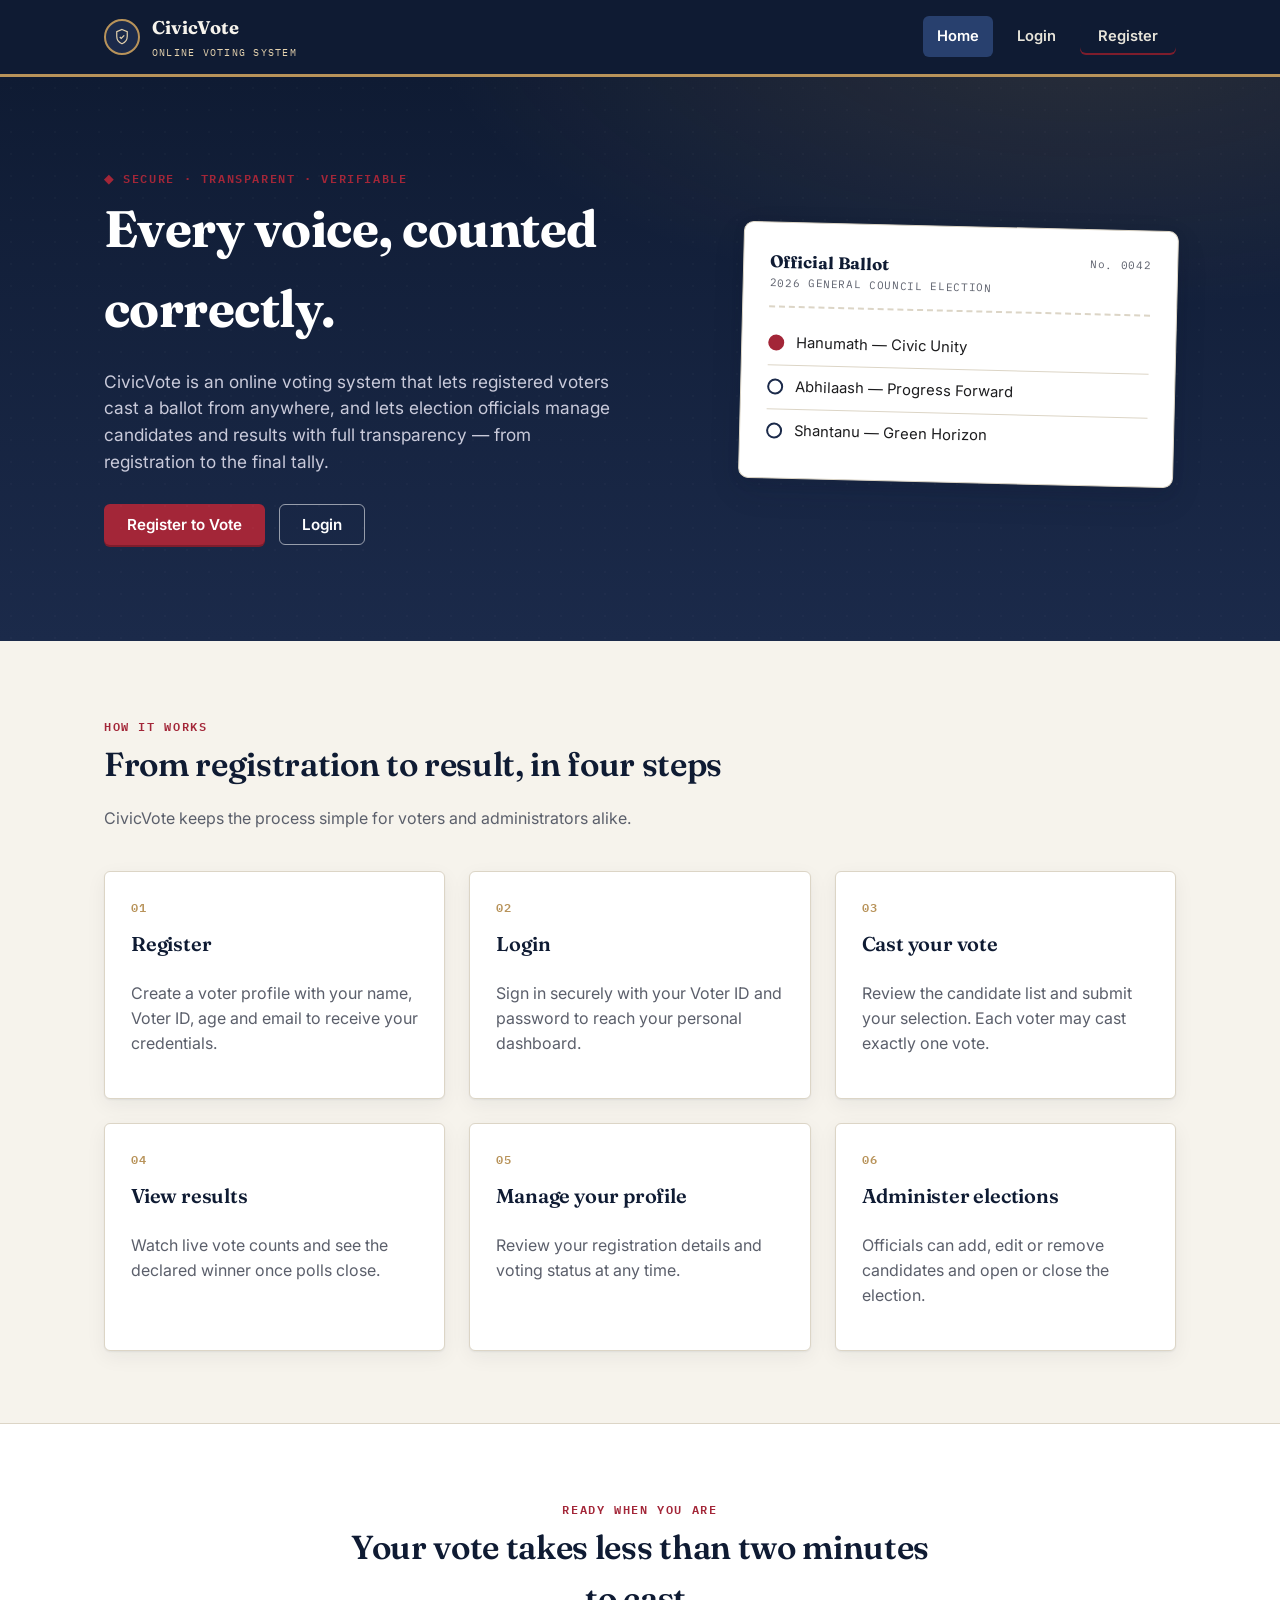
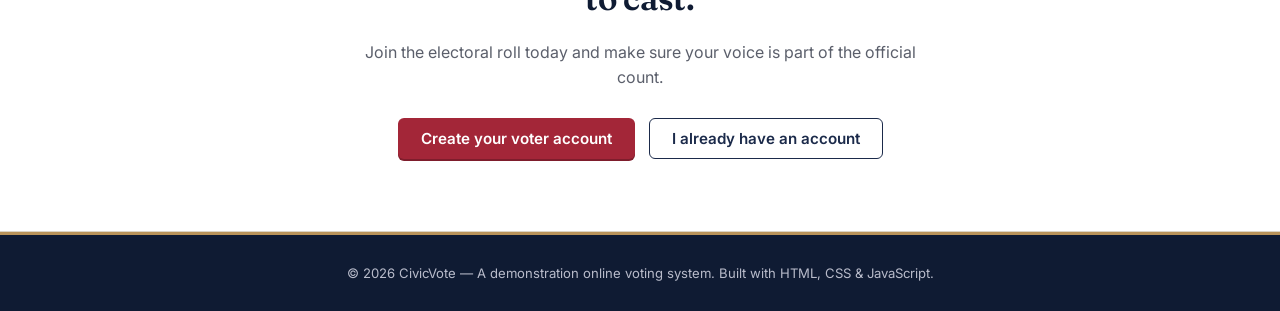
==== index.html @ 3b06a943 "Add files via upload" ====
<!DOCTYPE html>
<html lang="en">
<head>
<meta charset="UTF-8">
<meta name="viewport" content="width=device-width, initial-scale=1.0">
<title>CivicVote — Online Voting System</title>
<link rel="stylesheet" href="style.css">
</head>
<body>

<div id="site-nav"></div>

<section class="hero">
  <div class="hero-inner">
    <div>
      <span class="eyebrow">&#9670; Secure &middot; Transparent &middot; Verifiable</span>
      <h1>Every voice, counted correctly.</h1>
      <p class="lead">CivicVote is an online voting system that lets registered voters cast a ballot from anywhere, and lets election officials manage candidates and results with full transparency &mdash; from registration to the final tally.</p>
      <div class="hero-actions">
        <a href="register.html" class="btn btn-primary">Register to Vote</a>
        <a href="login.html" class="btn btn-outline-light">Login</a>
      </div>
    </div>

    <div class="hero-ballot" aria-hidden="true">
      <div class="hero-ballot-head">
        <div>
          <div class="hero-ballot-title">Official Ballot</div>
          <div class="hero-ballot-sub">2026 GENERAL COUNCIL ELECTION</div>
        </div>
        <div class="hero-ballot-sub">No. 0042</div>
      </div>
      <div class="hero-ballot-row checked">
        <span class="hero-ballot-radio"></span> Hanumath &mdash; Civic Unity
      </div>
      <div class="hero-ballot-row">
        <span class="hero-ballot-radio"></span> Abhilaash &mdash; Progress Forward
      </div>
      <div class="hero-ballot-row">
        <span class="hero-ballot-radio"></span> Shantanu &mdash; Green Horizon
      </div>
    </div>
  </div>
</section>

<section class="section">
  <div class="container">
    <div class="section-head">
      <span class="eyebrow">How it works</span>
      <h2>From registration to result, in four steps</h2>
      <p>CivicVote keeps the process simple for voters and administrators alike.</p>
    </div>
    <div class="grid-3">
      <div class="card feature-card">
        <span class="num">01</span>
        <h3>Register</h3>
        <p>Create a voter profile with your name, Voter ID, age and email to receive your credentials.</p>
      </div>
      <div class="card feature-card">
        <span class="num">02</span>
        <h3>Login</h3>
        <p>Sign in securely with your Voter ID and password to reach your personal dashboard.</p>
      </div>
      <div class="card feature-card">
        <span class="num">03</span>
        <h3>Cast your vote</h3>
        <p>Review the candidate list and submit your selection. Each voter may cast exactly one vote.</p>
      </div>
      <div class="card feature-card">
        <span class="num">04</span>
        <h3>View results</h3>
        <p>Watch live vote counts and see the declared winner once polls close.</p>
      </div>
      <div class="card feature-card">
        <span class="num">05</span>
        <h3>Manage your profile</h3>
        <p>Review your registration details and voting status at any time.</p>
      </div>
      <div class="card feature-card">
        <span class="num">06</span>
        <h3>Administer elections</h3>
        <p>Officials can add, edit or remove candidates and open or close the election.</p>
      </div>
    </div>
  </div>
</section>

<section class="section section-alt">
  <div class="container" style="text-align:center; max-width:640px;">
    <span class="eyebrow">Ready when you are</span>
    <h2>Your vote takes less than two minutes to cast.</h2>
    <p>Join the electoral roll today and make sure your voice is part of the official count.</p>
    <div class="hero-actions" style="justify-content:center;">
      <a href="register.html" class="btn btn-primary">Create your voter account</a>
      <a href="login.html" class="btn btn-outline">I already have an account</a>
    </div>
  </div>
</section>

<div id="site-footer"></div>

<script src="script.js"></script>
<script>
  renderNav('home');
  renderFooter();
</script>
</body>
</html>
---- style.css ----
/* =========================================================
   CivicVote — Online Voting System
   Design tokens: ink navy + ballot red + brass, paper ground
   ========================================================= */

@import url('https://fonts.googleapis.com/css2?family=Fraunces:opsz,wght@9..144,400;9..144,500;9..144,600;9..144,700&family=Inter:wght@400;500;600;700&family=IBM+Plex+Mono:wght@400;500;600&display=swap');

:root{
  --ink-navy: #1B2A4A;
  --ink-navy-light: #28406E;
  --deep-indigo: #0F1B33;
  --paper: #F6F3EC;
  --paper-raised: #FFFFFF;
  --ballot-red: #A32638;
  --ballot-red-dark: #7E1D2C;
  --brass: #B8935A;
  --brass-light: #E4D2AE;
  --ink-text: #1C1C1E;
  --ink-muted: #5B5F6B;
  --border: #DCD5C6;
  --success: #2E6B4F;
  --success-bg: #E7F0EA;
  --danger-bg: #F6E6E7;

  --font-display: 'Fraunces', Georgia, serif;
  --font-body: 'Inter', -apple-system, BlinkMacSystemFont, sans-serif;
  --font-mono: 'IBM Plex Mono', 'Courier New', monospace;

  --radius: 6px;
  --shadow-card: 0 1px 2px rgba(15,27,51,0.06), 0 6px 20px rgba(15,27,51,0.06);
  --shadow-raised: 0 4px 12px rgba(15,27,51,0.12), 0 12px 32px rgba(15,27,51,0.10);
}

*{ box-sizing: border-box; }

html{ scroll-behavior: smooth; }

body{
  margin:0;
  font-family: var(--font-body);
  background: var(--paper);
  color: var(--ink-text);
  line-height: 1.55;
  -webkit-font-smoothing: antialiased;
}

img{ max-width:100%; display:block; }

a{ color: inherit; }

h1,h2,h3,h4{
  font-family: var(--font-display);
  font-weight: 600;
  margin: 0 0 .5em 0;
  color: var(--deep-indigo);
  letter-spacing: -0.01em;
}

h1{ font-size: clamp(2rem, 4vw, 3.2rem); font-weight: 700; }
h2{ font-size: clamp(1.5rem, 2.6vw, 2.1rem); }
h3{ font-size: 1.25rem; }

p{ margin: 0 0 1em 0; color: var(--ink-muted); }

.eyebrow{
  font-family: var(--font-mono);
  font-size: 0.72rem;
  letter-spacing: 0.14em;
  text-transform: uppercase;
  color: var(--ballot-red);
  font-weight: 600;
  display:inline-flex;
  align-items:center;
  gap:.5em;
}

.container{
  max-width: 1120px;
  margin: 0 auto;
  padding: 0 24px;
}

/* Visible keyboard focus everywhere */
a:focus-visible, button:focus-visible, input:focus-visible, select:focus-visible, textarea:focus-visible{
  outline: 3px solid var(--brass);
  outline-offset: 2px;
}

@media (prefers-reduced-motion: reduce){
  *{ animation-duration: .001ms !important; animation-iteration-count: 1 !important; transition-duration: .001ms !important; scroll-behavior: auto !important; }
}

/* ---------- Seal (signature element) ---------- */
.seal{
  width: 56px; height:56px;
  border-radius:50%;
  display:flex; align-items:center; justify-content:center;
  background: radial-gradient(circle at 32% 28%, var(--ink-navy-light), var(--deep-indigo) 70%);
  border: 2px solid var(--brass);
  box-shadow: 0 0 0 3px rgba(184,147,90,0.18);
  flex-shrink:0;
}
.seal svg{ width: 28px; height:28px; }

/* ---------- Ballot-stub perforation divider ---------- */
.perforation{
  position: relative;
  height: 1px;
  background: transparent;
  border-top: 2px dashed var(--border);
  margin: 28px 0;
}
.perforation::before, .perforation::after{
  content:"";
  position:absolute;
  top:-7px;
  width:14px; height:14px;
  border-radius:50%;
  background: var(--paper);
  border: 2px solid var(--border);
}
.perforation::before{ left:-31px; }
.perforation::after{ right:-31px; }
.card .perforation::before{ left:-1px; }
.card .perforation::after{ right:-1px; }

/* ---------- Top nav (letterhead style) ---------- */
.site-header{
  background: var(--deep-indigo);
  border-bottom: 3px solid var(--brass);
}
.nav{
  display:flex;
  align-items:center;
  justify-content:space-between;
  padding: 14px 24px;
  max-width: 1120px;
  margin: 0 auto;
  gap: 20px;
}
.brand{
  display:flex; align-items:center; gap:12px;
  text-decoration:none;
  color: #F6F3EC;
}
.brand-mark{
  width:36px; height:36px; border-radius:50%;
  border:2px solid var(--brass);
  display:flex; align-items:center; justify-content:center;
  background: var(--ink-navy);
}
.brand-mark svg{ width:18px; height:18px; }
.brand-name{
  font-family: var(--font-display);
  font-weight:700; font-size:1.15rem; letter-spacing:0.01em;
}
.brand-tag{
  font-family: var(--font-mono);
  font-size:.65rem; letter-spacing:.12em; text-transform:uppercase;
  color: var(--brass-light); display:block; margin-top:1px;
}
.nav-links{
  display:flex; align-items:center; gap: 6px; flex-wrap: wrap;
}
.nav-links a, .nav-links button.linklike{
  font-family: var(--font-body);
  font-weight:600; font-size:.92rem;
  color: #E7E4DA;
  text-decoration:none;
  padding: 9px 14px;
  border-radius: var(--radius);
  transition: background .15s ease, color .15s ease;
  background:none; border:none; cursor:pointer;
}
.nav-links a:hover, .nav-links button.linklike:hover{
  background: rgba(255,255,255,0.08);
  color:#fff;
}
.nav-links a.active{
  background: var(--ink-navy-light);
  color:#fff;
}
.nav-links .btn{ padding: 9px 18px; }
#nav-user-pill{
  font-family: var(--font-mono);
  font-size:.72rem;
  color: var(--brass-light);
  padding: 6px 12px;
  border: 1px solid rgba(184,147,90,0.4);
  border-radius: 20px;
}

/* ---------- Buttons ---------- */
.btn{
  display:inline-flex; align-items:center; justify-content:center; gap:8px;
  font-family: var(--font-body);
  font-weight:600; font-size:.95rem;
  padding: 12px 22px;
  border-radius: var(--radius);
  border: 1.5px solid transparent;
  cursor:pointer;
  text-decoration:none;
  transition: transform .12s ease, box-shadow .12s ease, background .15s ease, border-color .15s ease;
  line-height:1;
}
.btn:active{ transform: translateY(1px); }

.btn-primary{
  background: var(--ballot-red);
  color:#fff;
  box-shadow: 0 2px 0 var(--ballot-red-dark);
}
.btn-primary:hover{ background: var(--ballot-red-dark); }

.btn-navy{
  background: var(--ink-navy);
  color:#fff;
  box-shadow: 0 2px 0 var(--deep-indigo);
}
.btn-navy:hover{ background: var(--deep-indigo); }

.btn-outline{
  background: transparent;
  border-color: var(--ink-navy);
  color: var(--ink-navy);
}
.btn-outline:hover{ background: var(--ink-navy); color:#fff; }

.btn-outline-light{
  background: transparent;
  border-color: rgba(255,255,255,0.55);
  color: #fff;
}
.btn-outline-light:hover{ background: rgba(255,255,255,0.12); }

.btn-ghost{
  background: transparent; border-color: var(--border); color: var(--ink-text);
}
.btn-ghost:hover{ border-color: var(--ink-navy); }

.btn-danger{
  background: transparent; border-color: var(--ballot-red); color: var(--ballot-red);
}
.btn-danger:hover{ background: var(--ballot-red); color:#fff; }

.btn-block{ width:100%; }
.btn-sm{ padding: 8px 14px; font-size:.82rem; }
.btn[disabled]{ opacity:.5; cursor:not-allowed; }

/* ---------- Hero ---------- */
.hero{
  background:
    radial-gradient(1100px 480px at 85% -10%, rgba(184,147,90,0.16), transparent 60%),
    linear-gradient(180deg, var(--deep-indigo) 0%, var(--ink-navy) 100%);
  color:#F6F3EC;
  position:relative;
  overflow:hidden;
}
.hero::after{
  content:"";
  position:absolute; inset:0;
  background-image: radial-gradient(circle, rgba(255,255,255,0.06) 1px, transparent 1px);
  background-size: 22px 22px;
  opacity:.35;
  pointer-events:none;
}
.hero-inner{
  position:relative;
  max-width:1120px; margin:0 auto;
  padding: 88px 24px 96px;
  display:grid; grid-template-columns: 1.15fr .85fr; gap: 48px; align-items:center;
}
.hero h1{ color:#fff; margin-bottom:.4em; }
.hero p.lead{
  color: #C9CADA; font-size:1.08rem; max-width: 46ch;
}
.hero-actions{ display:flex; gap:14px; margin-top:28px; flex-wrap:wrap; }

.hero-ballot{
  background: var(--paper-raised);
  border-radius: 10px;
  padding: 26px;
  box-shadow: var(--shadow-raised);
  color: var(--ink-text);
  transform: rotate(1.4deg);
  border: 1px solid var(--border);
}
.hero-ballot-head{
  display:flex; justify-content:space-between; align-items:flex-start;
  border-bottom: 2px dashed var(--border);
  padding-bottom:14px; margin-bottom:14px;
}
.hero-ballot-title{ font-family: var(--font-display); font-weight:700; font-size:1.05rem; color: var(--deep-indigo); }
.hero-ballot-sub{ font-family: var(--font-mono); font-size:.68rem; color: var(--ink-muted); letter-spacing:.06em; }
.hero-ballot-row{
  display:flex; align-items:center; gap:12px;
  padding: 10px 0; border-bottom:1px solid var(--border);
  font-size:.92rem;
}
.hero-ballot-row:last-child{ border-bottom:none; }
.hero-ballot-radio{
  width:16px; height:16px; border-radius:50%; border:2px solid var(--ink-navy); flex-shrink:0;
}
.hero-ballot-row.checked .hero-ballot-radio{ background: var(--ballot-red); border-color: var(--ballot-red); }

/* ---------- Sections ---------- */
.section{ padding: 72px 0; }
.section-tight{ padding: 44px 0; }
.section-alt{ background: var(--paper-raised); border-top:1px solid var(--border); border-bottom:1px solid var(--border); }
.section-head{ max-width: 640px; margin-bottom: 40px; }

.grid-3{ display:grid; grid-template-columns: repeat(3, 1fr); gap: 24px; }
.grid-2{ display:grid; grid-template-columns: repeat(2, 1fr); gap: 24px; }

/* ---------- Cards ---------- */
.card{
  background: var(--paper-raised);
  border: 1px solid var(--border);
  border-radius: var(--radius);
  padding: 26px;
  box-shadow: var(--shadow-card);
}
.feature-card{
  display:flex; flex-direction:column; gap: 12px;
}
.feature-card .num{
  font-family: var(--font-mono);
  font-size:.75rem; color: var(--brass); font-weight:600; letter-spacing:.08em;
}

/* ---------- Auth pages ---------- */
.auth-wrap{
  min-height: calc(100vh - 130px);
  display:flex; align-items:center; justify-content:center;
  padding: 56px 20px;
  background:
    radial-gradient(900px 400px at 15% 0%, rgba(163,38,56,0.05), transparent 60%),
    var(--paper);
}
.auth-card{
  width:100%; max-width: 460px;
  background: var(--paper-raised);
  border:1px solid var(--border);
  border-radius: 10px;
  box-shadow: var(--shadow-raised);
  padding: 40px 36px;
}
.auth-head{ text-align:center; margin-bottom: 26px; }
.auth-head .seal{ margin: 0 auto 16px; }

.field{ margin-bottom: 18px; }
.field label{
  display:block; font-size:.82rem; font-weight:600; color: var(--deep-indigo);
  margin-bottom:6px;
}
.field .hint{ font-size:.75rem; color: var(--ink-muted); margin-top:5px; }
input[type=text], input[type=password], input[type=email], input[type=number], select, textarea{
  width:100%;
  font-family: var(--font-body);
  font-size: .95rem;
  padding: 11px 13px;
  border-radius: var(--radius);
  border: 1.5px solid var(--border);
  background: var(--paper);
  color: var(--ink-text);
  transition: border-color .15s ease, box-shadow .15s ease;
}
input:focus, select:focus, textarea:focus{
  border-color: var(--ink-navy);
  box-shadow: 0 0 0 3px rgba(27,42,74,0.10);
}
.field-row{ display:grid; grid-template-columns: 1fr 1fr; gap: 14px; }

.form-msg{
  font-size:.85rem; font-weight:600; padding: 10px 14px; border-radius: var(--radius);
  margin-bottom: 18px; display:none;
}
.form-msg.show{ display:block; }
.form-msg.error{ background: var(--danger-bg); color: var(--ballot-red-dark); }
.form-msg.success{ background: var(--success-bg); color: var(--success); }

.auth-foot{
  text-align:center; margin-top: 20px; font-size:.88rem; color: var(--ink-muted);
}
.auth-foot a{ color: var(--ballot-red); font-weight:600; text-decoration:none; }
.auth-foot a:hover{ text-decoration:underline; }

.demo-note{
  margin-top: 22px; padding: 12px 14px; border-radius: var(--radius);
  background: var(--paper); border:1px dashed var(--border);
  font-family: var(--font-mono); font-size:.72rem; color: var(--ink-muted); line-height:1.6;
}

/* ---------- App shell (dashboard/vote/results/profile/admin) ---------- */
.page-head{
  background: var(--deep-indigo);
  color:#fff;
  padding: 40px 0 34px;
  border-bottom: 3px solid var(--brass);
}
.page-head .eyebrow{ color: var(--brass-light); }
.page-head h1{ color:#fff; margin-bottom:.15em; }
.page-head p{ color:#C9CADA; margin:0; max-width: 60ch; }

.app-main{ padding: 44px 0 80px; }

/* Dashboard quick actions */
.action-grid{ display:grid; grid-template-columns: repeat(4, 1fr); gap: 20px; margin-top: 8px; }
.action-card{
  background: var(--paper-raised);
  border:1px solid var(--border);
  border-radius: var(--radius);
  padding: 24px 20px;
  text-align:left;
  text-decoration:none;
  color: var(--ink-text);
  box-shadow: var(--shadow-card);
  display:flex; flex-direction:column; gap:10px;
  transition: transform .15s ease, box-shadow .15s ease, border-color .15s ease;
  cursor:pointer;
}
.action-card:hover{ transform: translateY(-3px); box-shadow: var(--shadow-raised); border-color: var(--brass); }
.action-card .ic{
  width:40px; height:40px; border-radius:50%;
  background: var(--paper); border:1.5px solid var(--brass);
  display:flex; align-items:center; justify-content:center;
}
.action-card .ic svg{ width:20px; height:20px; color: var(--ink-navy); }
.action-card h3{ margin:0; font-size:1.05rem; }
.action-card p{ margin:0; font-size:.85rem; }

.status-banner{
  display:flex; align-items:center; gap:14px;
  padding: 16px 20px; border-radius: var(--radius);
  margin-bottom: 26px; font-weight:600; font-size:.92rem;
}
.status-banner.voted{ background: var(--success-bg); color: var(--success); border:1px solid #bcd9c8; }
.status-banner.not-voted{ background: var(--brass-light); color: #6b4f22; border:1px solid var(--brass); }

/* Candidates / voting */
.candidate-list{ display:flex; flex-direction:column; gap:14px; margin: 22px 0 26px; }
.candidate-option{
  display:flex; align-items:center; gap:18px;
  background: var(--paper-raised);
  border: 1.5px solid var(--border);
  border-radius: var(--radius);
  padding: 18px 20px;
  cursor:pointer;
  transition: border-color .15s ease, background .15s ease;
}
.candidate-option:hover{ border-color: var(--ink-navy-light); }
.candidate-option.selected{ border-color: var(--ballot-red); background: #FBF3F0; }
.candidate-option input[type=radio]{ width:20px; height:20px; accent-color: var(--ballot-red); flex-shrink:0; }
.candidate-avatar{
  width:48px; height:48px; border-radius:50%;
  background: var(--ink-navy); color:#fff;
  display:flex; align-items:center; justify-content:center;
  font-family: var(--font-display); font-weight:700; font-size:1.1rem;
  flex-shrink:0;
}
.candidate-info{ flex:1; }
.candidate-info h3{ margin:0 0 2px 0; font-size:1.02rem; }
.candidate-info .party{ font-family: var(--font-mono); font-size:.72rem; color: var(--brass); letter-spacing:.05em; text-transform:uppercase; }
.candidate-info p{ margin:.35em 0 0; font-size:.85rem; }

/* Results */
.winner-banner{
  background: linear-gradient(135deg, var(--ink-navy), var(--deep-indigo));
  color:#fff; border-radius: 10px; padding: 30px 32px;
  display:flex; align-items:center; gap:22px; margin-bottom:32px;
  border: 1px solid var(--brass);
}
.winner-banner .seal{ background: radial-gradient(circle at 32% 28%, var(--brass-light), var(--brass) 70%); border-color:#fff; }
.winner-banner .eyebrow{ color: var(--brass-light); }
.winner-banner h2{ color:#fff; margin:.1em 0; }
.winner-banner p{ color:#D8DAEA; margin:0; }

.results-table{ width:100%; border-collapse: collapse; background: var(--paper-raised); border:1px solid var(--border); border-radius: var(--radius); overflow:hidden; }
.results-table th, .results-table td{ padding: 14px 18px; text-align:left; border-bottom:1px solid var(--border); }
.results-table th{
  font-family: var(--font-mono); font-size:.7rem; text-transform:uppercase; letter-spacing:.08em;
  color: var(--ink-muted); background: var(--paper); font-weight:600;
}
.results-table tr:last-child td{ border-bottom:none; }
.results-table td.count{ font-family: var(--font-mono); font-weight:600; }
.bar-track{ background: var(--paper); border-radius:4px; height:8px; overflow:hidden; margin-top:6px; width: 100%; max-width: 240px; }
.bar-fill{ height:100%; background: var(--ballot-red); border-radius:4px; }
.rank-badge{
  display:inline-flex; align-items:center; justify-content:center;
  width:26px; height:26px; border-radius:50%;
  background: var(--paper); border:1.5px solid var(--border);
  font-family: var(--font-mono); font-weight:700; font-size:.78rem;
}
.rank-badge.first{ background: var(--brass); border-color: var(--brass); color:#fff; }

/* Profile */
.profile-grid{ display:grid; grid-template-columns: 260px 1fr; gap: 28px; }
.profile-side{ text-align:center; }
.profile-avatar{
  width:96px; height:96px; border-radius:50%; margin:0 auto 16px;
  background: var(--ink-navy); color:#fff;
  display:flex; align-items:center; justify-content:center;
  font-family: var(--font-display); font-size:2.2rem; font-weight:700;
  border: 3px solid var(--brass);
}
.profile-side h3{ margin-bottom:2px; }
.profile-side .vid{ font-family: var(--font-mono); font-size:.78rem; color: var(--ink-muted); }
.info-row{ display:flex; justify-content:space-between; gap:12px; padding: 13px 0; border-bottom:1px solid var(--border); font-size:.92rem; }
.info-row:last-child{ border-bottom:none; }
.info-row .k{ color: var(--ink-muted); font-weight:600; }
.info-row .v{ font-weight:600; color: var(--deep-indigo); }
.badge{ display:inline-block; padding: 4px 12px; border-radius: 20px; font-size:.72rem; font-weight:700; letter-spacing:.03em; font-family: var(--font-mono); }
.badge.success{ background: var(--success-bg); color: var(--success); }
.badge.pending{ background: var(--brass-light); color:#6b4f22; }

/* Admin */
.tabs{ display:flex; gap:6px; border-bottom: 2px solid var(--border); margin-bottom:28px; flex-wrap:wrap; }
.tab-btn{
  background:none; border:none; cursor:pointer;
  padding: 12px 18px; font-weight:600; font-size:.92rem; color: var(--ink-muted);
  border-bottom: 3px solid transparent; margin-bottom:-2px;
  font-family: var(--font-body);
}
.tab-btn.active{ color: var(--ink-navy); border-color: var(--ballot-red); }
.tab-panel{ display:none; }
.tab-panel.active{ display:block; }

.admin-table{ width:100%; border-collapse:collapse; background: var(--paper-raised); border:1px solid var(--border); border-radius: var(--radius); overflow:hidden; }
.admin-table th, .admin-table td{ padding:13px 16px; border-bottom:1px solid var(--border); text-align:left; font-size:.9rem; }
.admin-table th{ background: var(--paper); font-family: var(--font-mono); font-size:.68rem; text-transform:uppercase; letter-spacing:.07em; color: var(--ink-muted); }
.admin-table tr:last-child td{ border-bottom:none; }
.row-actions{ display:flex; gap:8px; }

.stat-row{ display:grid; grid-template-columns: repeat(4,1fr); gap:18px; margin-bottom: 30px; }
.stat-card{ background: var(--paper-raised); border:1px solid var(--border); border-radius: var(--radius); padding:20px; }
.stat-card .num{ font-family: var(--font-display); font-size:2rem; font-weight:700; color: var(--deep-indigo); }
.stat-card .lbl{ font-family: var(--font-mono); font-size:.7rem; text-transform:uppercase; letter-spacing:.07em; color: var(--ink-muted); }

.modal-overlay{
  position:fixed; inset:0; background: rgba(15,27,51,0.55);
  display:none; align-items:center; justify-content:center; padding:20px; z-index:100;
}
.modal-overlay.show{ display:flex; }
.modal{
  background: var(--paper-raised); border-radius:10px; padding:30px; width:100%; max-width:480px;
  box-shadow: var(--shadow-raised); max-height:90vh; overflow-y:auto;
}
.modal-head{ display:flex; justify-content:space-between; align-items:center; margin-bottom:18px; }
.modal-close{ background:none; border:none; font-size:1.4rem; cursor:pointer; color: var(--ink-muted); line-height:1; }

.election-toggle{ display:flex; align-items:center; gap:14px; padding:20px; background: var(--paper-raised); border:1px solid var(--border); border-radius: var(--radius); margin-bottom:24px; }
.switch{ position:relative; width:48px; height:26px; flex-shrink:0; }
.switch input{ opacity:0; width:0; height:0; }
.slider{ position:absolute; cursor:pointer; inset:0; background: var(--border); border-radius:26px; transition:.2s; }
.slider::before{ content:""; position:absolute; width:20px; height:20px; left:3px; top:3px; background:#fff; border-radius:50%; transition:.2s; }
input:checked + .slider{ background: var(--success); }
input:checked + .slider::before{ transform: translateX(22px); }

.empty-state{ text-align:center; padding: 50px 20px; color: var(--ink-muted); }
.empty-state svg{ width:44px; height:44px; margin:0 auto 14px; color: var(--brass); }

/* Footer */
.site-footer{
  background: var(--deep-indigo); color:#B9BCCB;
  padding: 28px 0; text-align:center; font-size:.82rem;
  border-top: 3px solid var(--brass);
}
.site-footer a{ color: var(--brass-light); text-decoration:none; }

/* Responsive */
@media (max-width: 900px){
  .hero-inner{ grid-template-columns: 1fr; padding-top:56px; }
  .grid-3, .grid-2{ grid-template-columns: 1fr; }
  .action-grid{ grid-template-columns: repeat(2,1fr); }
  .profile-grid{ grid-template-columns: 1fr; }
  .stat-row{ grid-template-columns: repeat(2,1fr); }
}
@media (max-width: 600px){
  .field-row{ grid-template-columns: 1fr; }
  .action-grid{ grid-template-columns: 1fr; }
  .nav{ flex-direction:column; align-items:flex-start; gap:12px; }
  .nav-links{ width:100%; }
  .stat-row{ grid-template-columns: 1fr; }
  .auth-card{ padding: 30px 22px; }
}
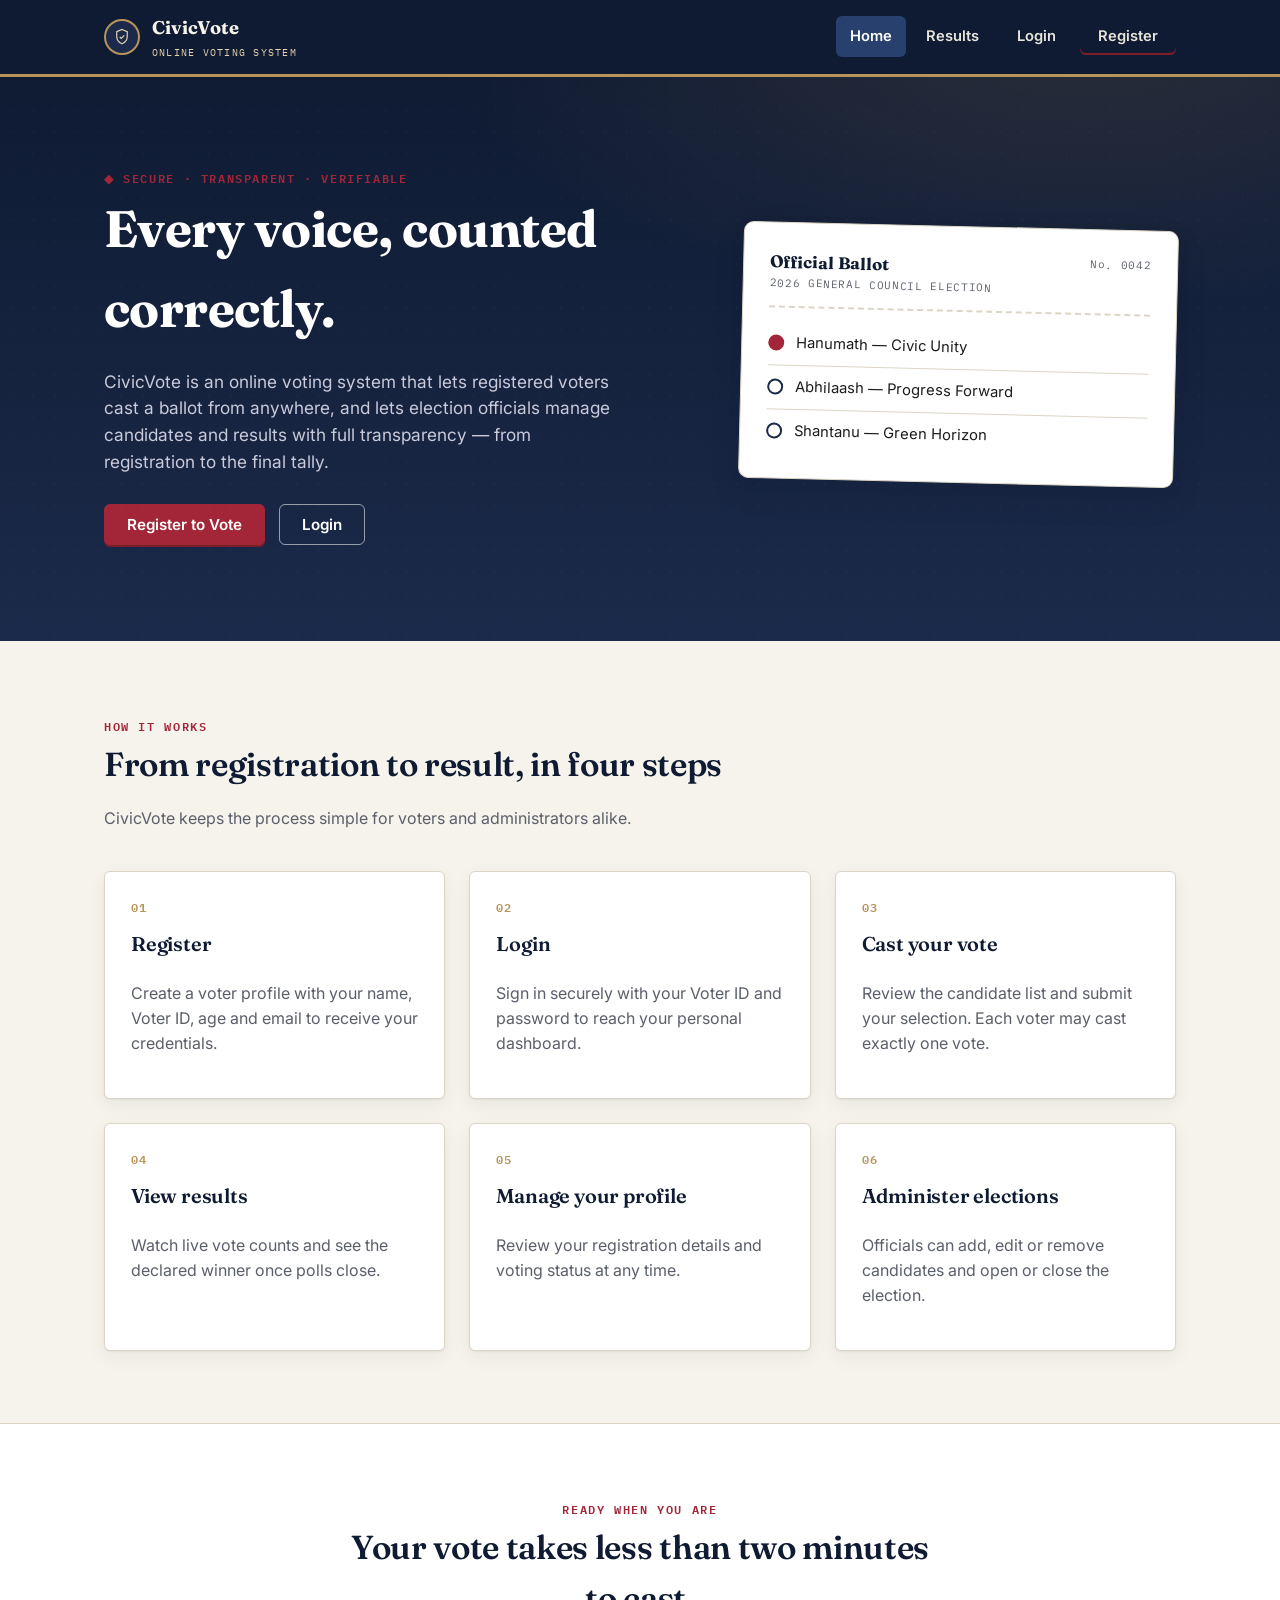
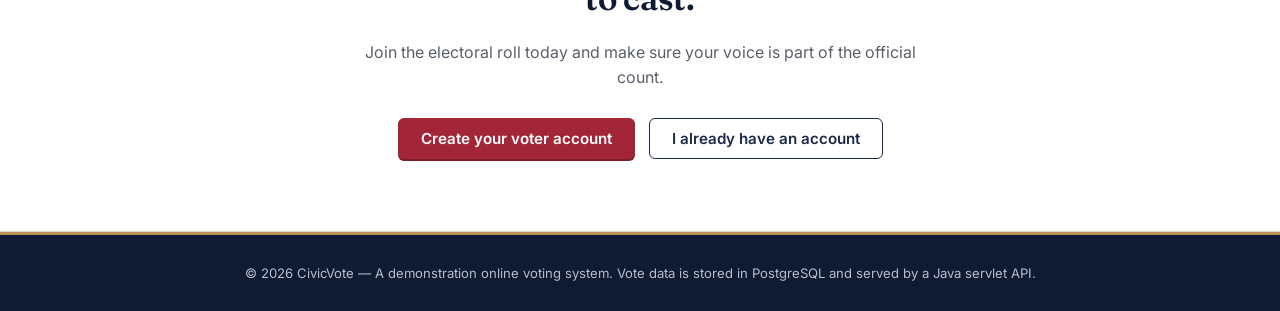
==== commit 1e340635: "Add files via upload" ====
--- a/index.html
+++ b/index.html
@@ -99,10 +99,10 @@
 
 <div id="site-footer"></div>
 
+<script src="api.js"></script>
 <script src="script.js"></script>
 <script>
-  renderNav('home');
-  renderFooter();
+  boot('home');
 </script>
 </body>
 </html>
